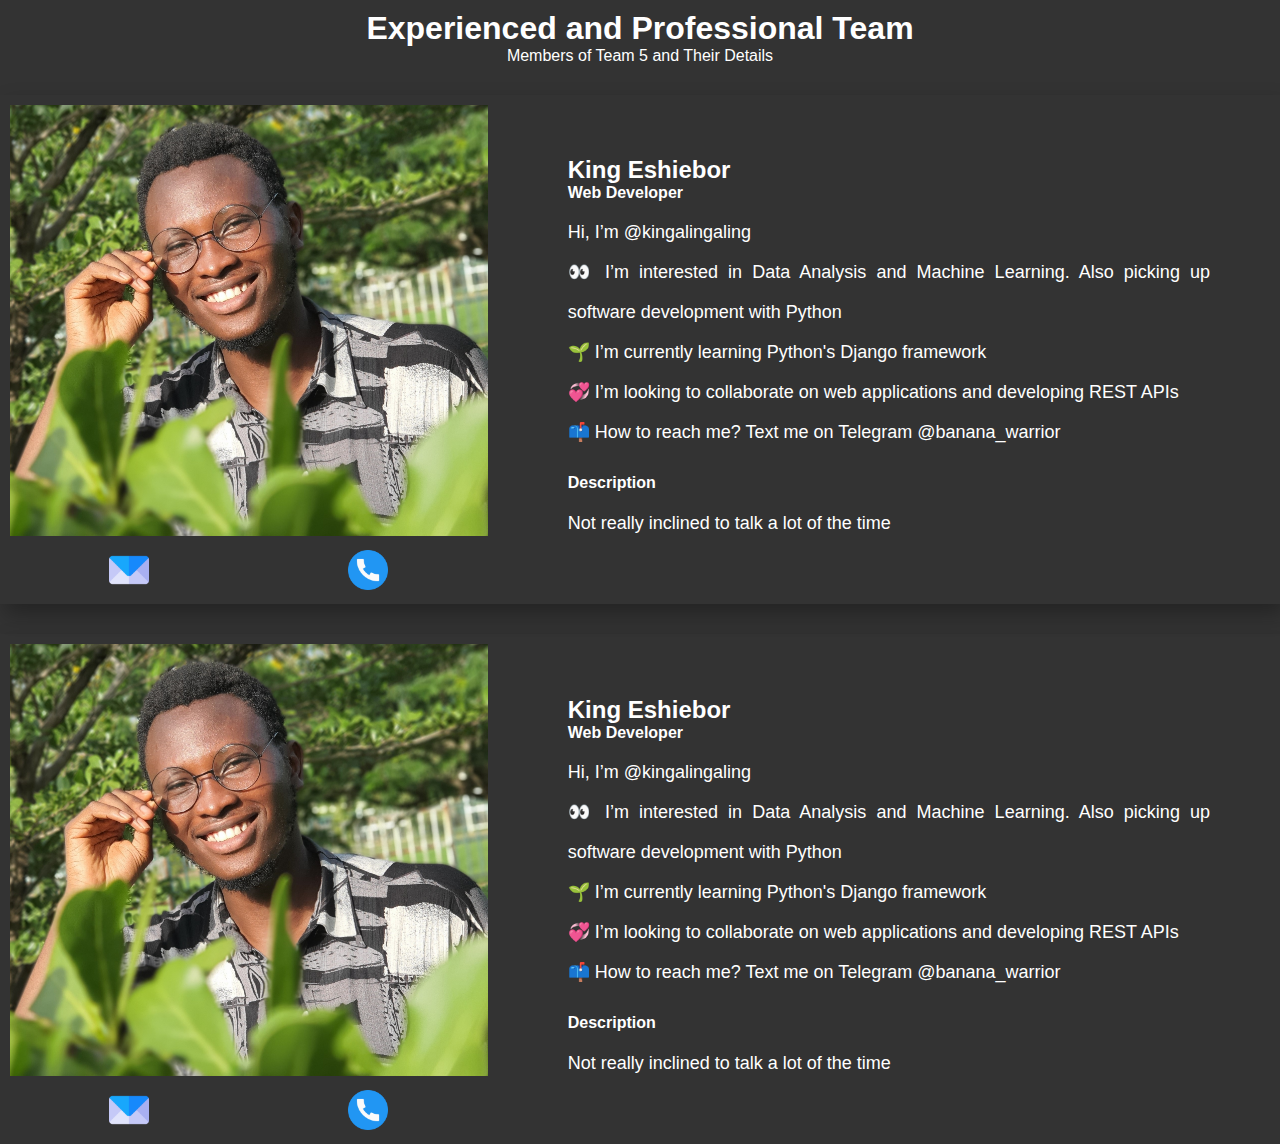
==== team.html @ 5bbc3a7e "Added Teams Page" ====
<!DOCTYPE html>
<html lang="en">
  <head>
    <meta charset="UTF-8" />
    <meta name="viewport" content="width=device-width, initial-scale=1.0" />
    <title>Teams</title>
    <link
      rel="shortcut icon"
      href="./assets/icons/teamwork.png"
      type="image/x-icon"
    />
    <link rel="stylesheet" href="./styles/style.css" />
  </head>
  <body>
    <section>
      <div class="header">
        <h1>Experienced and Professional Team</h1>
        <p>
          Members of Team 5 and Their Details
        </p>
      </div>
      <div class="card-container">
        <!-- Team Member 1 -->
        <div class="card">
          <div class="image-div">
            <img src="./assets/images/king.jpg" alt="" />
            <div>
              <a href="" class="contact"><img src="./assets/icons/email.png" alt="" /></a>
              <a href="" class="contact"><img src="./assets/icons/telephone.png" alt="" /></a>
            </div>
          </div>
          <div class="details">
            <h2>King Eshiebor</h2>
            <h4>Web Developer</h4>
            <p>
              Hi, I’m @kingalingaling <br />
              👀 I’m interested in Data Analysis and Machine Learning. Also
              picking up software development with Python <br />
              🌱 I’m currently learning Python's Django framework <br />
              💞️ I’m looking to collaborate on web applications and developing
              REST APIs <br />
              📫 How to reach me? Text me on Telegram @banana_warrior
            </p>
            <p><span>Description</span><br>Not really inclined to talk a lot of the time</p>
          </div>
        </div>
        <!-- Team Member 1 end -->
        <div class="card">
            <div class="image-div">
              <img src="./assets/images/king.jpg" alt="" />
              <div>
                <a href="" class="contact"><img src="./assets/icons/email.png" alt="" /></a>
                <a href="" class="contact"><img src="./assets/icons/telephone.png" alt="" /></a>
              </div>
            </div>
            <div class="details">
              <h2>King Eshiebor</h2>
              <h4>Web Developer</h4>
              <p>
                Hi, I’m @kingalingaling <br />
                👀 I’m interested in Data Analysis and Machine Learning. Also
                picking up software development with Python <br />
                🌱 I’m currently learning Python's Django framework <br />
                💞️ I’m looking to collaborate on web applications and developing
                REST APIs <br />
                📫 How to reach me? Text me on Telegram @banana_warrior
              </p>
              <p><span>Description</span><br>Not really inclined to talk a lot of the time</p>
            </div>
          </div>
      </div>
    </section>
  </body>
</html>
---- styles/style.css ----
* {
  margin: 0;
  padding: 0;
  font-family: "Trebuchet MS", "Lucida Sans Unicode", "Lucida Grande",
    "Lucida Sans", Arial, sans-serif;
  list-style: none;
}

a {
  text-decoration: none;
}

body {
  background-color: rgb(0 0 0 /0.8);
  color: white;
}

.header {
  max-width: 90%;
  margin: 0 auto;
  text-align: center;
  padding-top: 10px;
}

.card-container {
  display: flex;
  flex-direction: column;
  align-items: center;
}

.card {
  padding: 10px 0;
  margin-top: 30px;
  width: 100%;
  display: flex;
  align-items: center;
  box-shadow: 5px 10px 20px rgb(0 0 0 /0.3);
}

.card:hover {
  cursor: pointer;
  scale: 1.1;
}

.card img {
  width: 100%;
  height: auto;
}

.details {
  display: flex;
  flex-direction: column;
  padding-right: 20px;
}

.details p {
  font-size: x-small;
  padding-top: 10px;
  text-align: justify;
}

.details p span {
  font-size: medium;
  font-weight: bold;
}

.image-div {
  width: 50%;
  padding: 0 10px;
}

.image-div div {
  /* background-color: gray; */
  padding-top: 10px;
  display: flex;
  justify-content: space-around;
}

.contact img {
  width: 20px;
}

@media (min-width: 414px) {
  .details p {
    font-size: medium;
  }
  .contact img {
    width: 30px;
  }
  .details {
    padding: 0px 50px;
  }
}

@media (min-width: 821px) {
  .contact img {
    width: 40px;
  }
  .details p {
    font-size: large;
    line-height: 40px;
  }
  .details {
    padding: 0px 70px;
  }
}
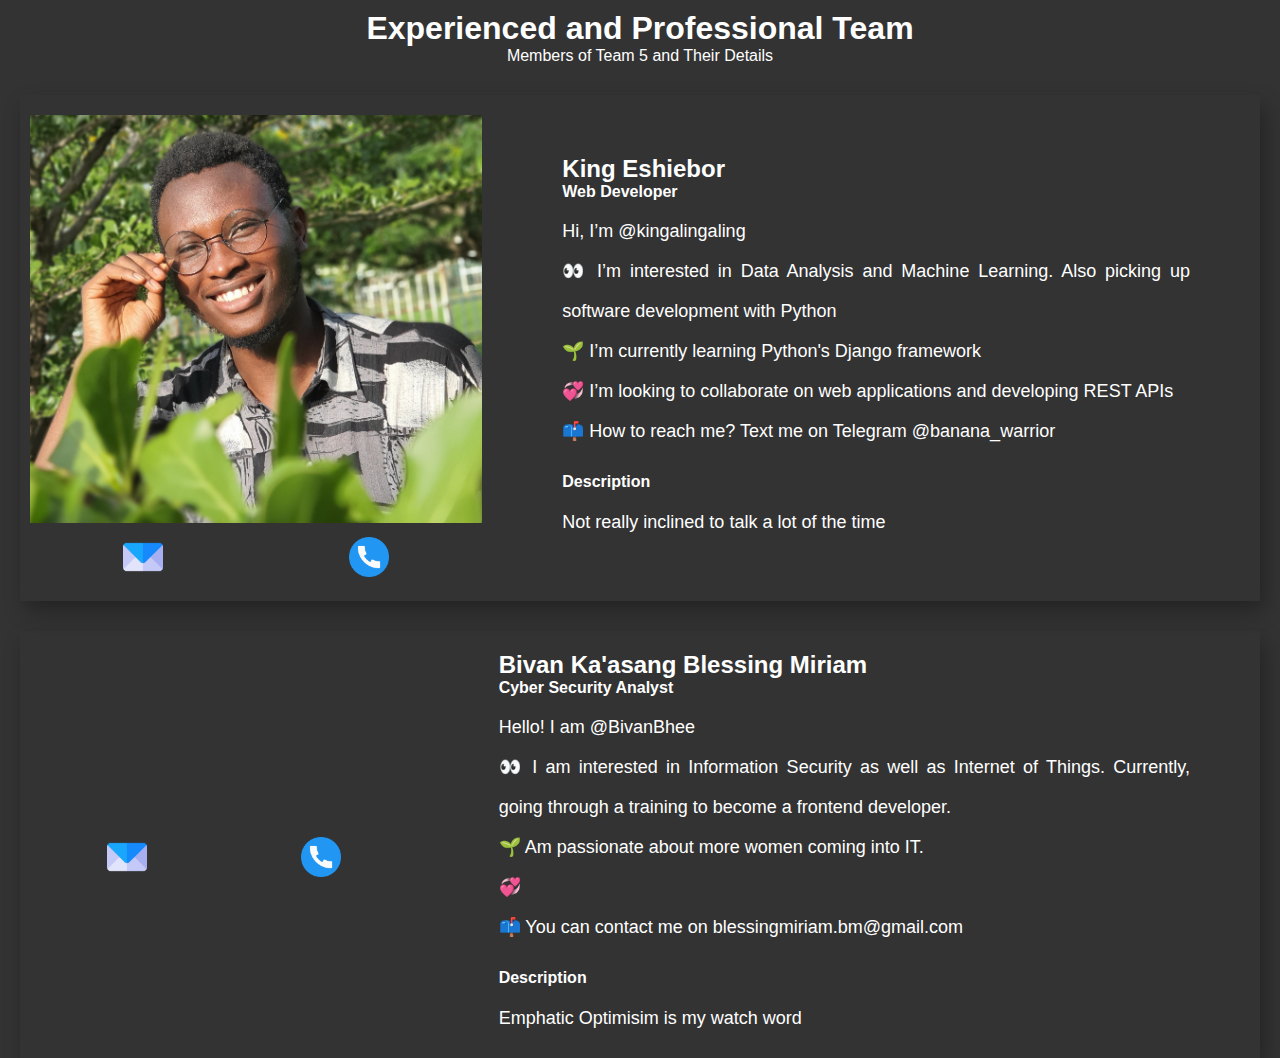
==== commit 825a8825: "Update team.html" ====
--- a/team.html
+++ b/team.html
@@ -47,25 +47,24 @@
         <!-- Team Member 1 end -->
         <div class="card">
             <div class="image-div">
-              <img src="./assets/images/king.jpg" alt="" />
+              <img src="IMG_20230719_075546_55.jpg" alt="" />
               <div>
                 <a href="" class="contact"><img src="./assets/icons/email.png" alt="" /></a>
                 <a href="" class="contact"><img src="./assets/icons/telephone.png" alt="" /></a>
               </div>
             </div>
             <div class="details">
-              <h2>King Eshiebor</h2>
-              <h4>Web Developer</h4>
+              <h2>Bivan Ka'asang Blessing Miriam</h2>
+              <h4>Cyber Security Analyst</h4>
               <p>
-                Hi, I’m @kingalingaling <br />
-                👀 I’m interested in Data Analysis and Machine Learning. Also
-                picking up software development with Python <br />
-                🌱 I’m currently learning Python's Django framework <br />
-                💞️ I’m looking to collaborate on web applications and developing
-                REST APIs <br />
-                📫 How to reach me? Text me on Telegram @banana_warrior
+                Hello! I am @BivanBhee <br />
+                👀 I am interested in Information Security as well as Internet of Things.
+                Currently, going through a training to become a frontend developer.  <br />
+                🌱 Am passionate about more women coming into IT. <br />
+                💞️  <br />
+                📫 You can contact me on blessingmiriam.bm@gmail.com
               </p>
-              <p><span>Description</span><br>Not really inclined to talk a lot of the time</p>
+              <p><span>Description</span><br>Emphatic Optimisim is my watch word</p>
             </div>
           </div>
       </div>
--- a/styles/style.css
+++ b/styles/style.css
@@ -29,7 +29,7 @@
 }
 
 .card {
-  padding: 10px 0;
+  padding: 20px 0;
   margin-top: 30px;
   width: 100%;
   display: flex;
@@ -39,7 +39,9 @@
 
 .card:hover {
   cursor: pointer;
-  scale: 1.1;
+  animation-name: scale-up;
+  animation-duration: 0.3s;
+  animation-fill-mode: forwards;
 }
 
 .card img {
@@ -81,6 +83,9 @@
 }
 
 @media (min-width: 414px) {
+    body {
+        padding: 0px 20px;
+    }
   .details p {
     font-size: medium;
   }
@@ -104,3 +109,12 @@
     padding: 0px 70px;
   }
 }
+
+@keyframes scale-up {
+    from {
+        scale: 1;
+    }
+    to {
+        scale:1.051;
+    }
+}